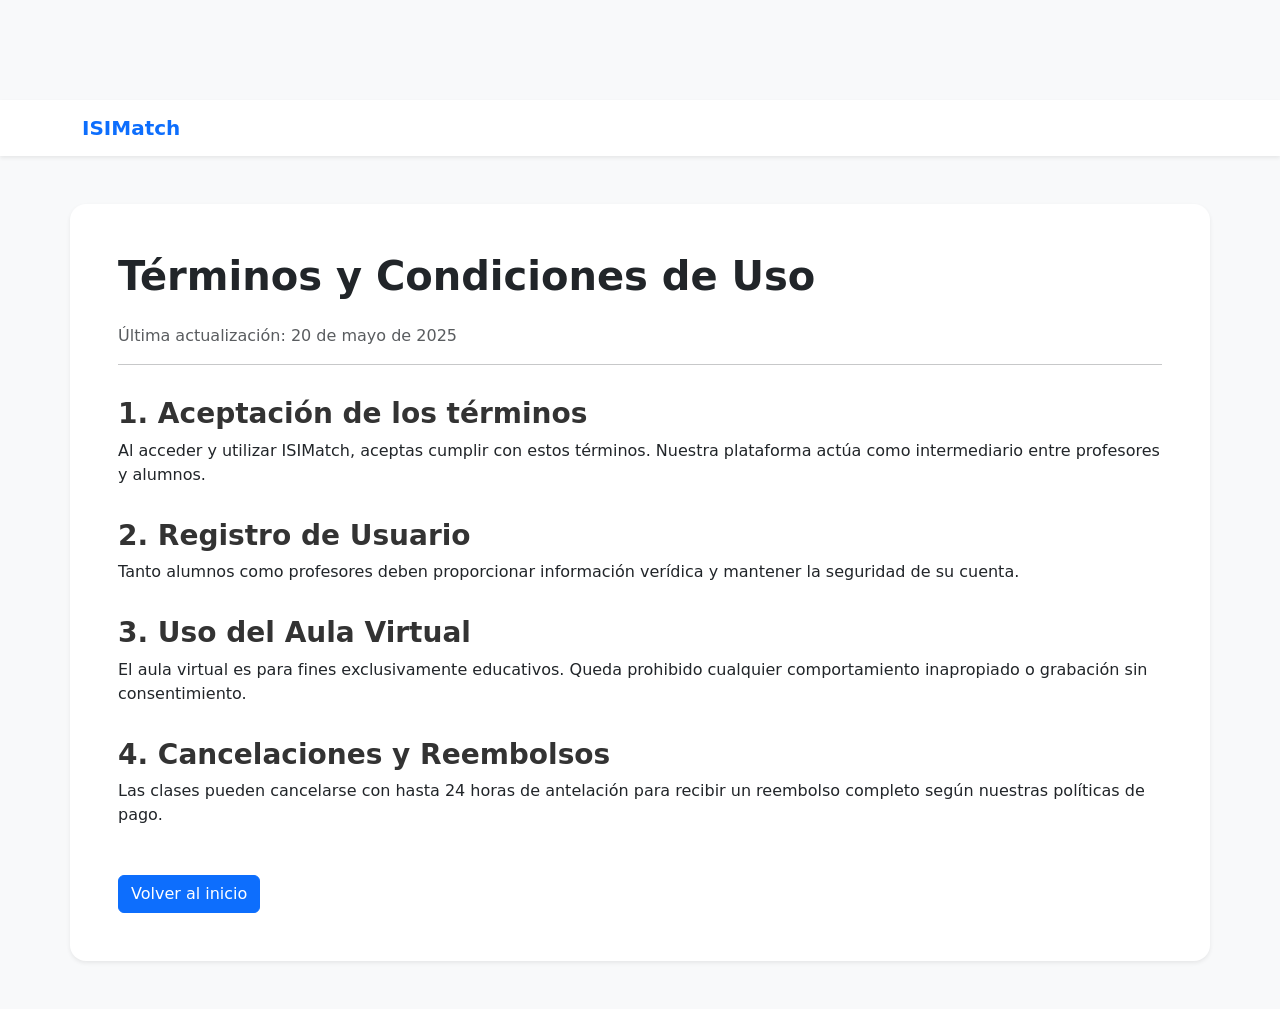
==== terminos.html @ 4d610b9a "Migracion completa de HTML a PHP, conexion a BD y traslado a htdocs, realizado por: Silvia, Isabel y" ====
<!doctype html>
<html lang="es">
  <head>
    <meta charset="UTF-8" />
    <meta name="viewport" content="width=device-width, initial-scale=1.0" />
    <title>Términos y Condiciones - ISIMatch</title>
    <link
      href="https://cdn.jsdelivr.net/npm/bootstrap@5.3.0/dist/css/bootstrap.min.css"
      rel="stylesheet"
    />
    <link
      rel="stylesheet"
      href="https://cdn.jsdelivr.net/npm/bootstrap-icons@1.10.0/font/bootstrap-icons.css"
    />

    <style>
      /* Colores extraídos de tu index.html */
      :root {
        --primary-custom: #3bb3bd;
        --primary-custom-hover: #2d8a92;
      }

      body {
        background-color: #f8f9fa;
        padding-top: 100px; /* Espacio para la navbar fija */
      }

      .navbar-custom {
        background-color: white;
        border-bottom: 1px solid #dee2e6;
      }

      .text-primary-custom {
        color: var(--primary-custom) !important;
      }

      .btn-primary-custom {
        background-color: var(--primary-custom);
        border-color: var(--primary-custom);
        color: white;
        font-weight: 500;
        transition: all 0.3s;
      }

      .btn-primary-custom:hover {
        background-color: var(--primary-custom-hover);
        border-color: var(--primary-custom-hover);
        color: white;
        transform: translateY(-2px);
      }

      .legal-card {
        border: none;
        border-radius: 1.5rem !important; /* Estilo rounded-4 de tu index */
        box-shadow: 0 0.125rem 0.25rem rgba(0, 0, 0, 0.075);
      }

      h3 {
        color: #333;
        font-weight: 700;
        margin-top: 2rem;
      }
    </style>
  </head>
  <body class="bg-light">
    <nav class="navbar navbar-expand-lg shadow-sm bg-white mb-5">
      <div class="container">
        <a class="navbar-brand fw-bold text-primary" href="index.html"
          >ISIMatch</a
        >
      </div>
    </nav>

    <main class="container bg-white p-5 shadow-sm rounded-4 mb-5">
      <h1 class="fw-bold mb-4">Términos y Condiciones de Uso</h1>
      <p class="text-muted">Última actualización: 20 de mayo de 2025</p>
      <hr />
      <section class="mt-4">
        <h3>1. Aceptación de los términos</h3>
        <p>
          Al acceder y utilizar ISIMatch, aceptas cumplir con estos términos.
          Nuestra plataforma actúa como intermediario entre profesores y
          alumnos.
        </p>

        <h3>2. Registro de Usuario</h3>
        <p>
          Tanto alumnos como profesores deben proporcionar información verídica
          y mantener la seguridad de su cuenta.
        </p>

        <h3>3. Uso del Aula Virtual</h3>
        <p>
          El aula virtual es para fines exclusivamente educativos. Queda
          prohibido cualquier comportamiento inapropiado o grabación sin
          consentimiento.
        </p>

        <h3>4. Cancelaciones y Reembolsos</h3>
        <p>
          Las clases pueden cancelarse con hasta 24 horas de antelación para
          recibir un reembolso completo según nuestras políticas de pago.
        </p>
      </section>
      <div class="mt-5">
        <a href="index.php" class="btn btn-primary">Volver al inicio</a>
      </div>
    </main>
  </body>
</html>
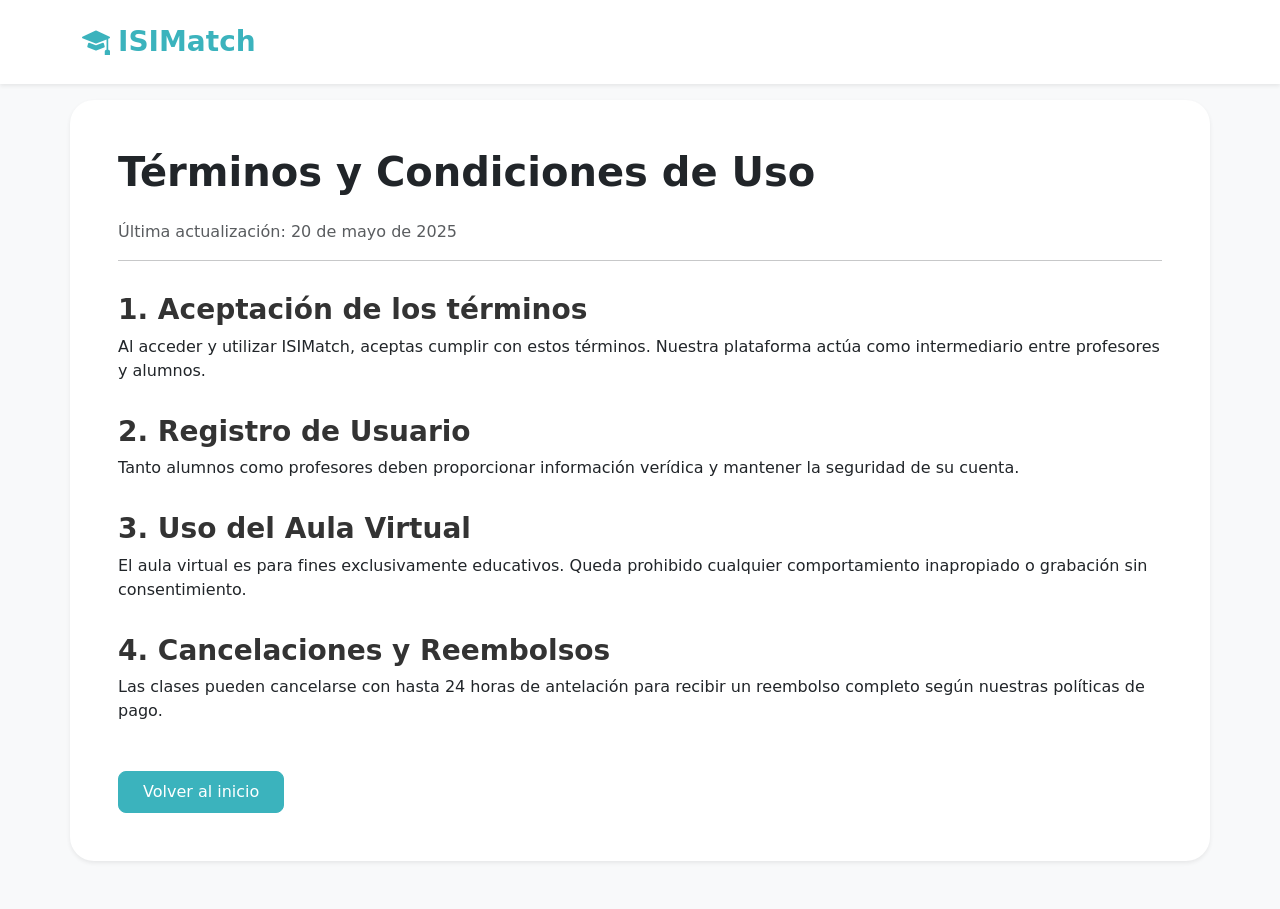
==== commit 57c4fefb: "Actualización de perfiles dinámicos y enlaces de navegación" ====
--- a/terminos.html
+++ b/terminos.html
@@ -14,7 +14,7 @@
     />
 
     <style>
-      /* Colores extraídos de tu index.html */
+      /* Colores extraídos de tu index.php */
       :root {
         --primary-custom: #3bb3bd;
         --primary-custom-hover: #2d8a92;
@@ -25,15 +25,12 @@
         padding-top: 100px; /* Espacio para la navbar fija */
       }
 
-      .navbar-custom {
-        background-color: white;
-        border-bottom: 1px solid #dee2e6;
-      }
-
+      /* Clase para el texto ISIMatch */
       .text-primary-custom {
         color: var(--primary-custom) !important;
       }
 
+      /* Clase para el botón azul */
       .btn-primary-custom {
         background-color: var(--primary-custom);
         border-color: var(--primary-custom);
@@ -49,10 +46,8 @@
         transform: translateY(-2px);
       }
 
-      .legal-card {
-        border: none;
-        border-radius: 1.5rem !important; /* Estilo rounded-4 de tu index */
-        box-shadow: 0 0.125rem 0.25rem rgba(0, 0, 0, 0.075);
+      .rounded-4 {
+        border-radius: 1.5rem !important;
       }
 
       h3 {
@@ -63,11 +58,16 @@
     </style>
   </head>
   <body class="bg-light">
-    <nav class="navbar navbar-expand-lg shadow-sm bg-white mb-5">
+    <!-- Navbar ajustada al estilo del inicio -->
+    <nav class="navbar navbar-expand-lg fixed-top py-3 bg-white shadow-sm">
       <div class="container">
-        <a class="navbar-brand fw-bold text-primary" href="index.html"
-          >ISIMatch</a
+        <a
+          class="navbar-brand fw-bold fs-3 d-flex align-items-center gap-2 text-primary-custom"
+          href="index.php"
         >
+          <i class="bi bi-mortarboard-fill"></i>
+          <span>ISIMatch</span>
+        </a>
       </div>
     </nav>
 
@@ -102,8 +102,12 @@
           recibir un reembolso completo según nuestras políticas de pago.
         </p>
       </section>
+
       <div class="mt-5">
-        <a href="index.php" class="btn btn-primary">Volver al inicio</a>
+        <!-- Botón cambiado a la clase personalizada azul -->
+        <a href="index.php" class="btn btn-primary-custom px-4 py-2 rounded-3">
+          Volver al inicio
+        </a>
       </div>
     </main>
   </body>
